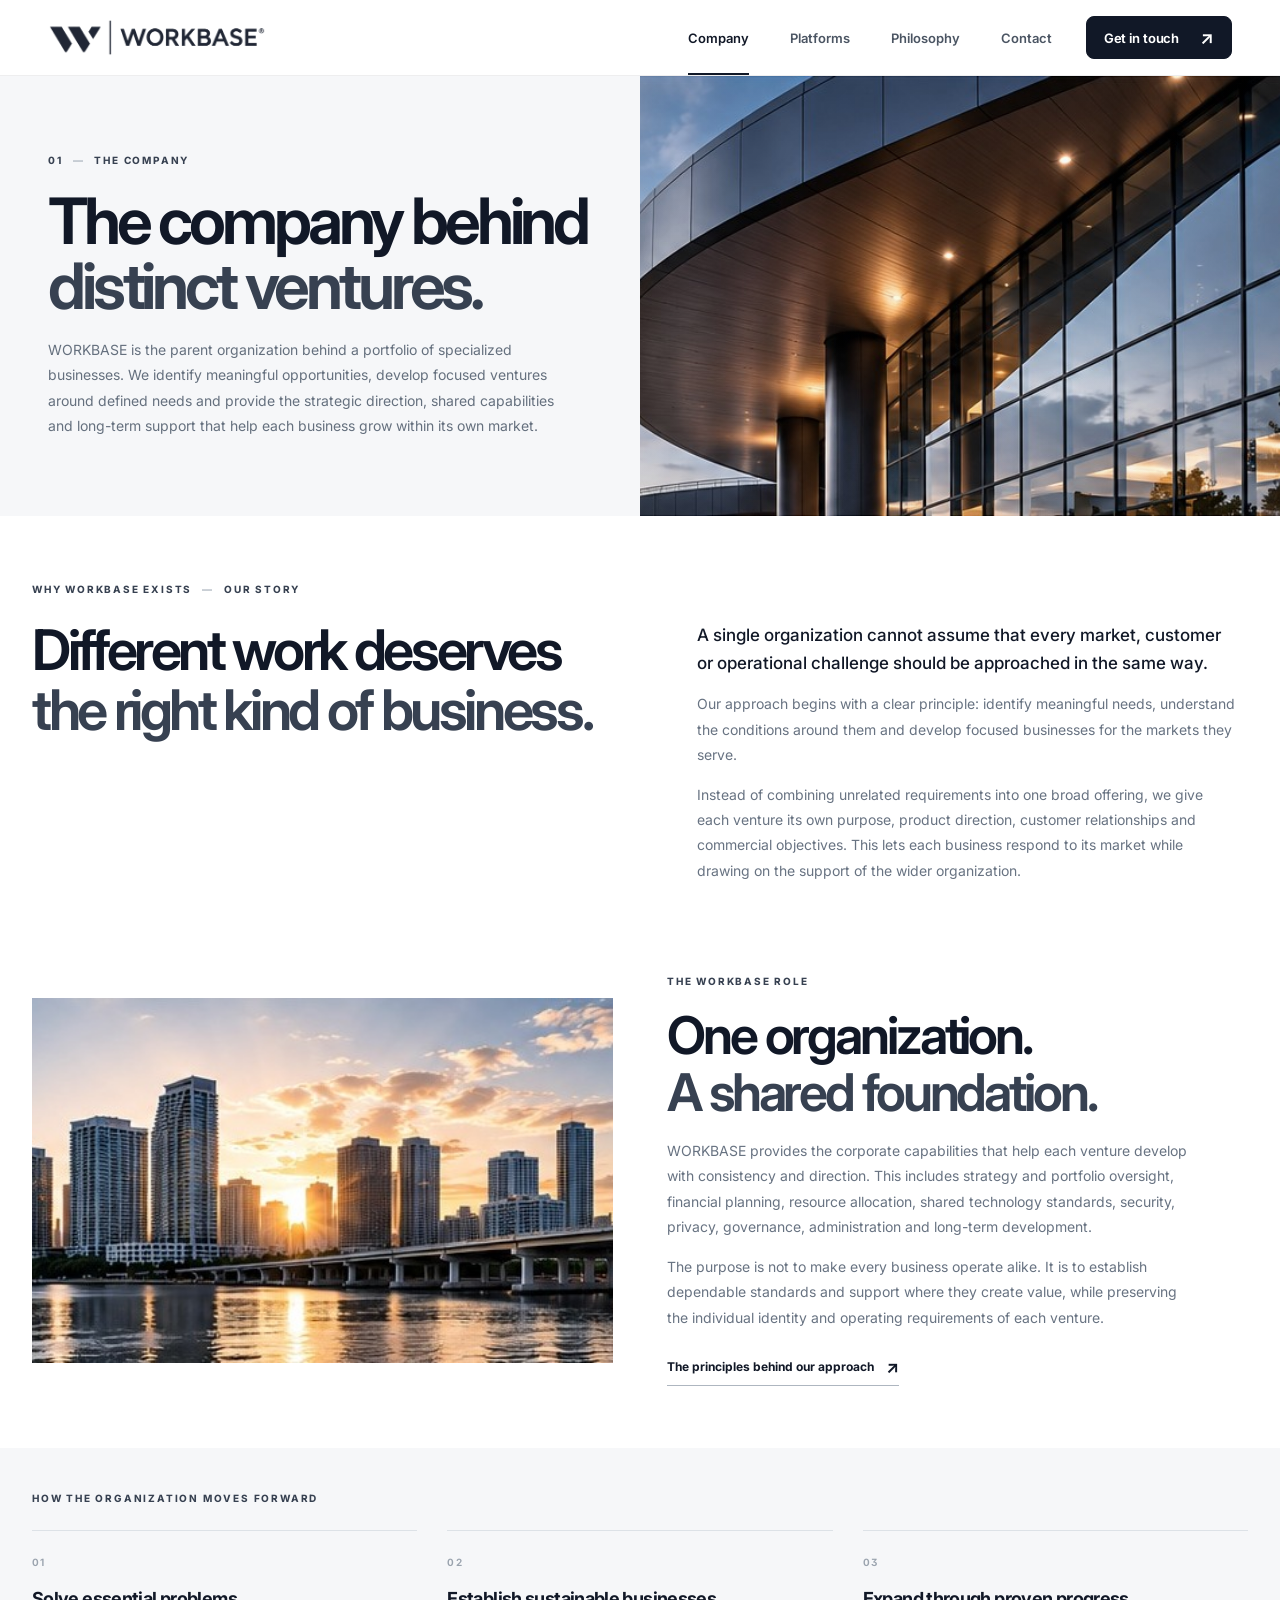
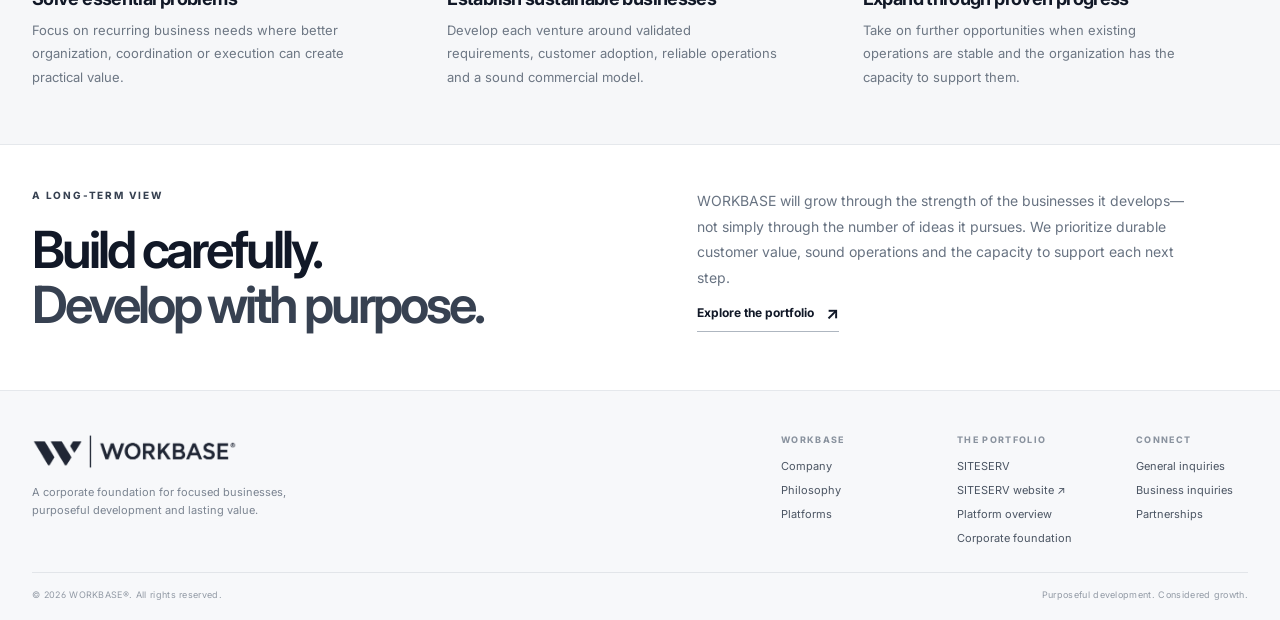
==== company.html @ 90caa57f "Add files via upload" ====
<!doctype html>
<html lang="en">
<head>
  <meta charset="utf-8">
  <meta name="viewport" content="width=device-width, initial-scale=1">
  <meta name="theme-color" content="#ffffff">
  <meta name="description" content="Learn about WORKBASE, the parent organization behind a portfolio of distinct, purpose-built businesses.">
  <title>Company — WORKBASE®</title>
  <link rel="icon" type="image/png" href="assets/workbase-app-icon.png">
  <link rel="preconnect" href="https://fonts.googleapis.com">
  <link rel="preconnect" href="https://fonts.gstatic.com" crossorigin>
  <link href="https://fonts.googleapis.com/css2?family=Inter:wght@400;500;600;650;700;750;800&display=swap" rel="stylesheet">
  <link rel="stylesheet" href="styles.css">
</head>
<body>
  <a class="skip-link" href="#main">Skip to content</a>
  <header class="site-header">
    <div class="nav-shell">
      <a class="brand" href="index.html" aria-label="WORKBASE home"><img src="assets/workbase-primary-logo.png" alt="WORKBASE"></a>
      <button class="menu-toggle" aria-label="Open navigation" aria-expanded="false" aria-controls="primary-nav"><span></span><span></span></button>
      <nav class="primary-nav" id="primary-nav" aria-label="Main navigation"><a href="company.html" aria-current="page">Company</a><a href="platforms.html">Platforms</a><a href="philosophy.html">Philosophy</a><a href="contact.html">Contact</a></nav>
      <a class="button button-dark nav-cta" href="contact.html">Get in touch <span class="arrow">↗</span></a>
    </div>
  </header>

  <main id="main">
    <section class="page-hero company-hero">
      <div class="page-hero-copy">
        <div class="section-kicker">01 <span>—</span> THE COMPANY</div>
        <h1>The company behind<br><em>distinct ventures.</em></h1>
        <p>WORKBASE is the parent organization behind a portfolio of specialized businesses. We identify meaningful opportunities, develop focused ventures around defined needs and provide the strategic direction, shared capabilities and long-term support that help each business grow within its own market.</p>
      </div>
      <div class="page-hero-image company-image" role="img" aria-label="Contemporary glass architecture viewed from below"></div>
    </section>

    <section class="company-story section-pad">
      <div class="section-kicker">WHY WORKBASE EXISTS <span>—</span> OUR STORY</div>
      <div class="company-story-grid">
        <h2>Different work deserves<br><em>the right kind of business.</em></h2>
        <div class="story-copy">
          <p class="lead">A single organization cannot assume that every market, customer or operational challenge should be approached in the same way.</p>
          <p>Our approach begins with a clear principle: identify meaningful needs, understand the conditions around them and develop focused businesses for the markets they serve.</p>
          <p>Instead of combining unrelated requirements into one broad offering, we give each venture its own purpose, product direction, customer relationships and commercial objectives. This lets each business respond to its market while drawing on the support of the wider organization.</p>
        </div>
      </div>
    </section>

    <section class="company-foundation section-pad" id="foundation">
      <div class="foundation-visual" role="img" aria-label="Architectural details of a modern commercial building"></div>
      <div class="foundation-copy">
        <div class="section-kicker">THE WORKBASE ROLE</div>
        <h2>One organization.<br><em>A shared foundation.</em></h2>
        <p>WORKBASE provides the corporate capabilities that help each venture develop with consistency and direction. This includes strategy and portfolio oversight, financial planning, resource allocation, shared technology standards, security, privacy, governance, administration and long-term development.</p>
        <p>The purpose is not to make every business operate alike. It is to establish dependable standards and support where they create value, while preserving the individual identity and operating requirements of each venture.</p>
        <a class="text-link" href="philosophy.html">The principles behind our approach <span>↗</span></a>
      </div>
    </section>

    <section class="company-priorities section-pad">
      <div class="section-kicker">HOW THE ORGANIZATION MOVES FORWARD</div>
      <div class="priority-grid">
        <article><span>01</span><h3>Solve essential problems</h3><p>Focus on recurring business needs where better organization, coordination or execution can create practical value.</p></article>
        <article><span>02</span><h3>Establish sustainable businesses</h3><p>Develop each venture around validated requirements, customer adoption, reliable operations and a sound commercial model.</p></article>
        <article><span>03</span><h3>Expand through proven progress</h3><p>Take on further opportunities when existing operations are stable and the organization has the capacity to support them.</p></article>
      </div>
    </section>

    <section class="company-close section-pad">
      <div><div class="section-kicker">A LONG-TERM VIEW</div><h2>Build carefully.<br><em>Develop with purpose.</em></h2></div>
      <div><p>WORKBASE will grow through the strength of the businesses it develops—not simply through the number of ideas it pursues. We prioritize durable customer value, sound operations and the capacity to support each next step.</p><a class="text-link" href="platforms.html">Explore the portfolio <span>↗</span></a></div>
    </section>
  </main>

  <footer class="site-footer">
    <div class="footer-main">
      <div class="footer-brand"><img src="assets/workbase-primary-logo.png" alt="WORKBASE"><p>A corporate foundation for focused businesses, purposeful development and lasting value.</p></div>
      <div class="footer-links">
        <div><span class="footer-heading">WORKBASE</span><a href="company.html">Company</a><a href="philosophy.html">Philosophy</a><a href="platforms.html">Platforms</a></div>
        <div><span class="footer-heading">THE PORTFOLIO</span><a href="platforms.html#siteserv">SITESERV</a><a class="external-siteserv-link" data-siteserv-website href="#" aria-disabled="true" hidden>SITESERV website ↗</a><a href="platforms.html">Platform overview</a><a href="company.html#foundation">Corporate foundation</a></div>
        <div><span class="footer-heading">CONNECT</span><a href="contact.html">General inquiries</a><a href="contact.html#inquiry-form">Business inquiries</a><a href="contact.html#inquiry-form">Partnerships</a></div>
      </div>
    </div>
    <div class="footer-bottom"><span>© <span id="year"></span> WORKBASE®. All rights reserved.</span><span>Purposeful development. Considered growth.</span></div>
  </footer>
  <script src="script.js"></script>
</body>
</html>
---- styles.css ----
:root {
  --charcoal: #111827;
  --slate: #374151;
  --muted: #687382;
  --stone: #9CA3AF;
  --line: #E5E8EC;
  --surface: #F6F7F9;
  --white: #FFFFFF;
  --max: 1320px;
}
* { box-sizing: border-box; }
html { scroll-behavior: smooth; scroll-padding-top: 92px; }
body {
  margin: 0; color: var(--charcoal); background: var(--white);
  font-family: Inter, ui-sans-serif, system-ui, -apple-system, BlinkMacSystemFont, "Segoe UI", sans-serif;
  font-feature-settings: "ss01" on; -webkit-font-smoothing: antialiased; text-rendering: optimizeLegibility;
}
a { color: inherit; text-decoration: none; }
img { display: block; max-width: 100%; }
button, input, select, textarea { font: inherit; }
.skip-link { position: absolute; left: -999px; top: 10px; z-index: 1000; padding: 12px 16px; color: #fff; background: var(--charcoal); border-radius: 6px; }
.skip-link:focus { left: 12px; }

/* Shared navigation */
.site-header { height: 76px; position: sticky; top: 0; z-index: 50; background: rgba(255,255,255,.96); border-bottom: 1px solid rgba(17,24,39,.07); backdrop-filter: blur(16px); }
.nav-shell { max-width: 1480px; height: 100%; margin: 0 auto; padding: 0 48px; display: flex; align-items: center; gap: 34px; }
.brand { width: 218px; flex: 0 0 auto; }
.brand img { width: 100%; height: auto; }
.primary-nav { display: flex; align-items: center; gap: clamp(22px, 3.2vw, 46px); margin-left: auto; }
.primary-nav a { color: #4B5563; font-size: 13px; font-weight: 600; transition: color .2s ease; }
.primary-nav a:hover, .primary-nav a[aria-current="page"] { color: var(--charcoal); }
.primary-nav a[aria-current="page"] { position: relative; }
.primary-nav a[aria-current="page"]::after { content: ""; position: absolute; left: 0; right: 0; bottom: -29px; height: 2px; background: var(--charcoal); }
.menu-toggle { display: none; }
.button { min-height: 47px; display: inline-flex; align-items: center; justify-content: center; gap: 21px; padding: 0 19px; border: 1px solid transparent; border-radius: 8px; font-size: 13px; font-weight: 650; letter-spacing: -.01em; transition: transform .2s ease, background .2s ease, border-color .2s ease; }
.button:hover { transform: translateY(-2px); }
.button-dark { color: #fff; background: var(--charcoal); border-color: var(--charcoal); }
.button-dark:hover { background: #283344; }
.button-outline { color: var(--charcoal); background: rgba(255,255,255,.58); border-color: #B8C0C9; }
.button-outline:hover { background: #fff; border-color: var(--charcoal); }
.arrow { font-size: 18px; line-height: 1; }
.nav-cta { min-height: 43px; padding: 0 17px; white-space: nowrap; }

/* Typography and common page elements */
.section-pad { padding-left: 32px; padding-right: 32px; }
.section-kicker, .eyebrow { display: flex; align-items: center; gap: 10px; color: var(--slate); font-size: 10px; line-height: 1.4; letter-spacing: .18em; font-weight: 750; }
.section-kicker span { color: #AEB6C0; }
.eyebrow-dot { width: 7px; height: 7px; border-radius: 50%; background: #9CA3AF; }
h1, h2, h3, p { overflow-wrap: break-word; }
.text-link { display: inline-flex; align-items: center; gap: 12px; margin-top: 13px; padding-bottom: 8px; border-bottom: 1px solid #AEB6C0; font-size: 12px; font-weight: 700; }
.text-link span { display: inline-block; font-size: 17px; transition: transform .25s ease; }
.text-link:hover span { transform: translate(3px,-3px); }
.lead { color: var(--charcoal) !important; font-size: 17px !important; line-height: 1.65 !important; font-weight: 500; }
.item-number { color: #9AA3AE; font-size: 10px; letter-spacing: .14em; font-weight: 650; }

/* Homepage */
.hero { max-width: 1600px; margin: 0 auto; min-height: 535px; display: grid; grid-template-columns: minmax(430px,.92fr) minmax(460px,1.08fr); overflow: hidden; background: var(--surface); }
.hero-copy { z-index: 1; display: flex; flex-direction: column; align-items: flex-start; justify-content: center; padding: 64px 40px 64px max(48px,calc((100vw - var(--max))/2)); background: linear-gradient(90deg,#F7F8FA 0%,#F7F8FA 79%,rgba(247,248,250,.92) 100%); }
.hero h1 { max-width: 640px; margin: 22px 0 20px; font-size: clamp(46px,5.1vw,70px); line-height: .99; letter-spacing: -.065em; font-weight: 650; }
.hero h1 em, .home-intro h2 em, .home-foundation h2 em, .home-closing h2 em,
.page-hero h1 em, .company-story h2 em, .foundation-copy h2 em, .company-close h2 em,
.portfolio-intro h2 em, .portfolio-feature h2 em, .portfolio-close h2 em,
.philosophy-intro h2 em, .standard-copy h2 em, .philosophy-close h2 em,
.contact-page h1 em, .contact-form-intro h2 em { color: var(--slate); font-style: normal; }
.hero-description { max-width: 490px; margin: 0; color: #566170; font-size: 15px; line-height: 1.78; }
.hero-actions { display: flex; flex-wrap: wrap; gap: 10px; margin-top: 28px; }
.hero-visual { min-height: 535px; position: relative; background: url("assets/workbase-hero-building.jpg") center/cover no-repeat; }
.hero-visual::before { content: ""; position: absolute; inset: 0; background: linear-gradient(90deg,rgba(247,248,250,.12),transparent 24%),linear-gradient(0deg,rgba(17,24,39,.16),transparent 48%); }
.visual-caption { position: absolute; right: 30px; bottom: 26px; display: flex; align-items: center; gap: 11px; color: rgba(255,255,255,.9); font-size: 9px; letter-spacing: .18em; font-weight: 750; text-shadow: 0 1px 8px rgba(0,0,0,.25); }
.caption-divider { width: 22px; height: 1px; background: rgba(255,255,255,.8); }
.home-intro, .company-story, .portfolio-intro, .philosophy-intro { max-width: var(--max); margin: 0 auto; padding-top: 66px; padding-bottom: 67px; }
.home-intro-grid, .company-story-grid, .portfolio-intro-grid, .philosophy-intro-grid { display: grid; grid-template-columns: 1.05fr .95fr; gap: 56px; align-items: start; margin-top: 25px; }
.home-intro h2, .company-story h2, .portfolio-intro h2, .philosophy-intro h2 { margin: 0; font-size: clamp(38px,4.4vw,56px); line-height: 1.07; letter-spacing: -.06em; font-weight: 630; }
.home-intro-copy, .story-copy { max-width: 540px; }
.home-intro-copy p, .story-copy p, .portfolio-intro-grid p, .philosophy-intro-grid p { margin: 0 0 14px; color: var(--muted); font-size: 14px; line-height: 1.82; }
.home-foundation { max-width: 1450px; margin: 0 auto; display: grid; grid-template-columns: 1fr 1fr; align-items: stretch; background: var(--surface); }
.home-foundation-image { min-height: 365px; background: url("assets/homepage-corporate-context.jpg") center/cover no-repeat; }
.home-foundation-copy { display: flex; flex-direction: column; align-items: flex-start; justify-content: center; padding: 55px clamp(32px,6vw,84px); }
.home-foundation h2, .home-closing h2, .company-close h2, .portfolio-close h2, .philosophy-close h2 { margin: 20px 0 15px; font-size: clamp(36px,4vw,52px); line-height: 1.08; letter-spacing: -.06em; font-weight: 630; }
.home-foundation-copy p, .home-closing p, .company-close p, .portfolio-close p, .philosophy-close p { max-width: 500px; margin: 0; color: var(--muted); font-size: 14px; line-height: 1.82; }
.home-direction { max-width: var(--max); margin: 0 auto; padding-top: 62px; padding-bottom: 66px; }
.home-direction-grid, .capability-grid, .method-grid { display: grid; grid-template-columns: repeat(3,1fr); gap: 30px; margin-top: 27px; border-top: 1px solid var(--line); }
.home-direction-grid > div, .capability-grid article, .method-grid > div { padding: 23px 24px 0 0; }
.home-direction-grid > div + div, .capability-grid article + article, .method-grid > div + div { padding-left: 26px; border-left: 1px solid var(--line); }
.home-direction h3, .capability-grid h3, .method-grid h3 { margin: 17px 0 9px; font-size: 18px; line-height: 1.25; letter-spacing: -.035em; }
.home-direction p, .capability-grid p, .method-grid p { max-width: 340px; margin: 0; color: #707A87; font-size: 13px; line-height: 1.78; }
.home-closing, .company-close, .portfolio-close { max-width: var(--max); margin: 0 auto; padding-top: 43px; padding-bottom: 58px; display: grid; grid-template-columns: 1.05fr .95fr; gap: 55px; align-items: center; border-top: 1px solid var(--line); }
.home-closing h2, .company-close h2, .portfolio-close h2 { margin-bottom: 0; }
.home-closing > div:last-child .button { margin-top: 20px; }

/* Shared inner-page hero */
.page-hero { min-height: 440px; display: grid; grid-template-columns: 1fr 1fr; background: var(--surface); }
.page-hero-copy { display: flex; flex-direction: column; align-items: flex-start; justify-content: center; padding: 60px max(34px,calc((100vw - var(--max))/2)) 60px max(48px,calc((100vw - var(--max))/2)); }
.page-hero h1, .contact-page h1 { margin: 22px 0 18px; max-width: 650px; font-size: clamp(44px,5vw,66px); line-height: 1.01; letter-spacing: -.065em; font-weight: 650; }
.page-hero-copy > p { max-width: 510px; margin: 0; color: #65707E; font-size: 14px; line-height: 1.82; }
.page-hero-image { min-height: 440px; background-size: cover; background-position: center; }
.company-image { background-image: linear-gradient(110deg,rgba(17,24,39,.02),rgba(17,24,39,.02)),url("assets/company-building.jpg"); background-position: center; }
.platforms-image { background-image: linear-gradient(120deg,rgba(17,24,39,.03),rgba(17,24,39,.08)),url("assets/platforms-site-project.jpg"); background-position: center; }
.philosophy-image { background-image: linear-gradient(120deg,rgba(17,24,39,.06),rgba(17,24,39,.02)),url("assets/philosophy-interior.jpg"); background-position: center; }

/* Company page */
.company-foundation { max-width: var(--max); margin: 0 auto; padding-top: 10px; padding-bottom: 62px; display: grid; grid-template-columns: 1fr 1fr; gap: 54px; align-items: center; }
.foundation-visual { min-height: 365px; background: url("assets/company-city.jpg") center/cover no-repeat; }
.foundation-copy h2, .standard-copy h2 { margin: 20px 0 17px; font-size: clamp(36px,4.1vw,52px); line-height: 1.08; letter-spacing: -.06em; font-weight: 630; }
.foundation-copy p, .standard-copy p { max-width: 530px; color: var(--muted); font-size: 14px; line-height: 1.82; }
.company-priorities { max-width: var(--max); margin: 0 auto; padding-top: 43px; padding-bottom: 55px; background: var(--surface); }
.priority-grid { display: grid; grid-template-columns: repeat(3,1fr); gap: 30px; margin-top: 25px; }
.priority-grid article { border-top: 1px solid #DDE2E7; padding: 19px 20px 0 0; }
.priority-grid span, .philosophy-principles span, .capability-grid span { color: #9AA3AE; font-size: 10px; letter-spacing: .14em; font-weight: 650; }
.priority-grid h3 { margin: 17px 0 9px; font-size: 18px; line-height: 1.3; letter-spacing: -.035em; }
.priority-grid p { max-width: 330px; margin: 0; color: #6D7784; font-size: 13px; line-height: 1.78; }

/* Platforms page — only the currently introduced platform is public */
.portfolio-intro { padding-top: 56px; padding-bottom: 42px; }
.portfolio-intro-grid { grid-template-columns: 1fr 1fr; }
.portfolio-feature { max-width: var(--max); margin: 0 auto; padding-top: 8px; padding-bottom: 54px; display: grid; grid-template-columns: 1fr 1fr; gap: 52px; align-items: center; }
.portfolio-feature-image { min-height: 390px; background: url("assets/siteserv-construction.jpg") center/cover no-repeat; }
.portfolio-feature-copy { padding: 8px 0; }
.product-topline { color: #7B8592; font-size: 9px; letter-spacing: .17em; font-weight: 750; line-height: 1.6; }
.portfolio-feature h2 { margin: 17px 0 11px; font-size: clamp(34px,3.4vw,44px); letter-spacing: -.06em; line-height: 1; font-weight: 760; }
.portfolio-feature h2 sup { font-size: 10px; vertical-align: top; margin-left: 3px; }
.portfolio-feature h3 { margin: 0 0 15px; font-size: 21px; line-height: 1.3; letter-spacing: -.035em; font-weight: 620; }
.portfolio-feature p { max-width: 540px; margin: 0 0 13px; color: #687382; font-size: 13px; line-height: 1.78; }
.portfolio-feature .button { margin-top: 8px; }
.siteserv-capabilities { max-width: var(--max); margin: 0 auto; padding-top: 35px; padding-bottom: 50px; background: var(--surface); }
.capability-grid { margin-top: 22px; }
.capability-grid h3 { margin-top: 13px; }
.development-note { max-width: 950px; margin: 24px 0 0; color: #7C8693; font-size: 11px; line-height: 1.65; }
.portfolio-close { padding-top: 40px; padding-bottom: 52px; }

/* Philosophy page */
.philosophy-intro { padding-top: 60px; padding-bottom: 53px; }
.philosophy-principles { max-width: var(--max); margin: 0 auto; padding-top: 42px; padding-bottom: 51px; border-top: 1px solid var(--line); }
.philosophy-principles-grid { display: grid; grid-template-columns: repeat(3,1fr); gap: 30px; margin-top: 24px; }
.philosophy-principles article { padding: 0 22px 0 0; }
.philosophy-principles article + article { border-left: 1px solid var(--line); padding-left: 26px; }
.philosophy-principles h2 { margin: 16px 0 9px; font-size: 19px; letter-spacing: -.035em; line-height: 1.3; }
.philosophy-principles p { margin: 0; max-width: 350px; color: #6D7784; font-size: 13px; line-height: 1.75; }
.philosophy-principles .principle-detail { margin-top: 13px; color: #7A8491; }
.philosophy-standard { max-width: var(--max); margin: 0 auto; padding-top: 8px; padding-bottom: 59px; display: grid; grid-template-columns: 1fr 1fr; gap: 54px; align-items: center; }
.standard-visual { min-height: 350px; background: url("assets/philosophy-bridge.jpg") center/cover no-repeat; }
.standard-copy p { margin: 0 0 13px; }
.philosophy-method { max-width: var(--max); margin: 0 auto; padding-top: 38px; padding-bottom: 53px; border-top: 1px solid var(--line); }
.method-grid { margin-top: 22px; }
.method-grid h3 { margin-top: 13px; }
.philosophy-close { max-width: var(--max); margin: 0 auto; padding-top: 37px; padding-bottom: 57px; display: flex; align-items: center; justify-content: space-between; gap: 35px; border-top: 1px solid var(--line); }
.philosophy-close h2 { margin-top: 18px; margin-bottom: 8px; }

/* Contact page */
.contact-page { max-width: var(--max); margin: 0 auto; padding-top: 58px; padding-bottom: 55px; display: grid; grid-template-columns: 1fr 1fr; gap: 54px; align-items: stretch; }
.contact-page-copy { display: flex; flex-direction: column; align-items: flex-start; justify-content: center; }
.contact-page h1 { margin-top: 22px; margin-bottom: 17px; }
.contact-page-copy > p { max-width: 470px; margin: 0; color: #687382; font-size: 14px; line-height: 1.82; }
.contact-assurance { margin-top: 23px; padding-top: 17px; border-top: 1px solid var(--line); width: min(100%,400px); }
.contact-assurance span { font-size: 10px; font-weight: 750; letter-spacing: .15em; }
.contact-assurance p { margin: 7px 0 0; color: #7B8491; font-size: 12px; }
.contact-page-image { min-height: 370px; background: url("assets/contact-lobby.jpg") center/cover no-repeat; }
.contact-form-section { max-width: var(--max); margin: 0 auto; padding-top: 48px; padding-bottom: 65px; border-top: 1px solid var(--line); display: grid; grid-template-columns: .78fr 1.22fr; gap: 60px; }
.contact-form-intro h2 { margin: 20px 0 14px; font-size: clamp(34px,3.8vw,48px); line-height: 1.08; letter-spacing: -.06em; font-weight: 630; }
.contact-form-intro > p { max-width: 350px; color: #687382; font-size: 13px; line-height: 1.8; }
.contact-form-note { max-width: 350px; display: grid; grid-template-columns: 28px 1fr; gap: 12px; margin-top: 29px; padding-top: 16px; border-top: 1px solid var(--line); }
.contact-form-note span { color: #9AA3AE; font-size: 10px; letter-spacing: .12em; }
.contact-form-note p { margin: 0; color: #78828F; font-size: 11px; line-height: 1.7; }
.contact-form { display: flex; flex-direction: column; gap: 17px; }
.contact-form label { display: flex; flex-direction: column; gap: 8px; color: #343D49; font-size: 12px; font-weight: 650; }
.contact-form input, .contact-form select, .contact-form textarea { width: 100%; border: 1px solid #D8DDE3; border-radius: 6px; padding: 12px 13px; background: #fff; color: var(--charcoal); font: 400 14px Inter, sans-serif; outline: none; transition: border-color .2s,box-shadow .2s; }
.contact-form input:focus, .contact-form select:focus, .contact-form textarea:focus { border-color: #667486; box-shadow: 0 0 0 3px rgba(102,116,134,.12); }
.contact-form textarea { min-height: 130px; resize: vertical; }
.contact-form .form-row { display: grid; grid-template-columns: 1fr 1fr; gap: 16px; }
.contact-form .button { align-self: flex-start; cursor: pointer; }
.optional { color: #929BA6; font-weight: 400; }
.form-privacy { margin: -4px 0 0; color: #929BA6; font-size: 10px; line-height: 1.6; }
.hidden-field { display: none; }

/* Shared footer */
.site-footer { background: #F7F8FA; border-top: 1px solid var(--line); padding: 43px 32px 20px; }
.footer-main, .footer-bottom { max-width: var(--max); margin: 0 auto; }
.footer-main { display: flex; justify-content: space-between; align-items: flex-start; gap: 55px; padding-bottom: 27px; }
.footer-brand { max-width: 275px; }
.footer-brand img { width: 205px; }
.footer-brand p { max-width: 255px; margin: 14px 0 0; color: #7B8491; font-size: 11px; line-height: 1.7; }
.footer-links { display: flex; flex-wrap: wrap; gap: clamp(34px,5vw,72px); }
.footer-links > div { min-width: 112px; display: flex; flex-direction: column; gap: 10px; }
.footer-heading { margin-bottom: 4px; color: #8A939F; font-size: 9px; font-weight: 750; letter-spacing: .15em; }
.footer-links a { color: #4B5563; font-size: 11px; }
.footer-links a:hover { color: var(--charcoal); }
.footer-bottom { display: flex; justify-content: space-between; gap: 20px; padding-top: 16px; border-top: 1px solid #E2E5E9; color: #929AA5; font-size: 9px; letter-spacing: .035em; }

/* Subtle transitions */
html { scroll-padding-top: 90px; }
body::before { content: ""; position: fixed; z-index: 100; top: 0; left: 0; width: 100%; height: 2px; background: var(--charcoal); transform: scaleX(var(--scroll-progress,0)); transform-origin: left; pointer-events: none; opacity: .75; }
.reveal { opacity: 0; transform: translateY(18px); transition: opacity .65s cubic-bezier(.2,.7,.2,1),transform .65s cubic-bezier(.2,.7,.2,1); }
.reveal.is-visible { opacity: 1; transform: translateY(0); }
.reveal[data-delay="1"] { transition-delay: .08s; }
.reveal[data-delay="2"] { transition-delay: .16s; }
.reveal[data-delay="3"] { transition-delay: .24s; }
.button .arrow { display: inline-block; transition: transform .25s ease; }
.button:hover .arrow { transform: translate(3px,-3px); }

@media (max-width: 980px) {
  .nav-shell { padding: 0 28px; gap: 20px; }
  .brand { width: 190px; }
  .primary-nav { gap: 20px; }
  .hero { grid-template-columns: 1fr 1fr; min-height: 485px; }
  .hero-copy { padding-left: 30px; padding-right: 22px; }
  .hero-visual { min-height: 485px; }
  .hero h1 { font-size: clamp(42px,5vw,58px); }
  .page-hero { min-height: 420px; }
  .page-hero-image { min-height: 420px; }
  .page-hero-copy { padding-left: 30px; padding-right: 24px; }
  .page-hero h1, .contact-page h1 { font-size: clamp(42px,5vw,56px); }
  .home-intro-grid, .company-story-grid, .portfolio-intro-grid, .philosophy-intro-grid { gap: 35px; }
  .company-foundation, .portfolio-feature, .philosophy-standard { gap: 35px; }
  .contact-form-section { gap: 38px; }
  .footer-links { gap: 30px; }
}

@media (max-width: 740px) {
  .site-header { height: 70px; }
  .nav-shell { padding: 0 18px; }
  .brand { width: 170px; }
  .nav-cta { display: none; }
  .menu-toggle { width: 42px; height: 42px; display: flex; flex-direction: column; justify-content: center; gap: 6px; border: 1px solid var(--line); border-radius: 7px; background: #fff; cursor: pointer; }
  .menu-toggle span { width: 17px; height: 1.5px; margin: 0 auto; background: var(--charcoal); }
  .primary-nav { display: none; position: absolute; top: 69px; left: 0; right: 0; padding: 18px 22px 22px; background: #fff; border-bottom: 1px solid var(--line); box-shadow: 0 16px 25px rgba(17,24,39,.06); flex-direction: column; align-items: flex-start; gap: 18px; }
  .primary-nav.is-open { display: flex; }
  .primary-nav a { font-size: 14px; }
  .primary-nav a[aria-current="page"]::after { display: none; }
  .section-pad { padding-left: 22px; padding-right: 22px; }
  .hero { display: flex; flex-direction: column; min-height: 0; }
  .hero-copy { padding: 55px 22px 40px; }
  .hero h1 { margin-top: 20px; font-size: clamp(42px,10vw,58px); }
  .hero-description { font-size: 14px; }
  .hero-actions { gap: 8px; margin-top: 24px; }
  .hero-actions .button { min-height: 44px; padding: 0 14px; gap: 12px; }
  .hero-visual { min-height: 270px; background-position: center; }
  .home-intro, .company-story, .portfolio-intro, .philosophy-intro { padding-top: 48px; padding-bottom: 48px; }
  .home-intro-grid, .company-story-grid, .portfolio-intro-grid, .philosophy-intro-grid { grid-template-columns: 1fr; gap: 21px; margin-top: 21px; }
  .home-intro h2, .company-story h2, .portfolio-intro h2, .philosophy-intro h2 { font-size: 41px; }
  .home-foundation { grid-template-columns: 1fr; }
  .home-foundation-image { min-height: 235px; }
  .home-foundation-copy { padding: 37px 22px 42px; }
  .home-foundation h2, .home-closing h2, .company-close h2, .portfolio-close h2, .philosophy-close h2 { font-size: 39px; }
  .home-direction { padding-top: 45px; padding-bottom: 47px; }
  .home-direction-grid, .capability-grid, .method-grid { grid-template-columns: 1fr; gap: 0; margin-top: 18px; }
  .home-direction-grid > div, .capability-grid article, .method-grid > div { padding: 18px 0 19px; }
  .home-direction-grid > div + div, .capability-grid article + article, .method-grid > div + div { padding-left: 0; border-left: 0; border-top: 1px solid var(--line); }
  .home-closing, .company-close, .portfolio-close { grid-template-columns: 1fr; gap: 18px; padding-top: 30px; padding-bottom: 42px; }
  .page-hero { display: flex; flex-direction: column; min-height: 0; }
  .page-hero-copy { padding: 53px 22px 38px; }
  .page-hero h1, .contact-page h1 { font-size: clamp(42px,10vw,56px); }
  .page-hero-copy > p { font-size: 14px; }
  .page-hero-image { min-height: 250px; }
  .company-foundation, .portfolio-feature, .philosophy-standard { grid-template-columns: 1fr; gap: 25px; padding-top: 0; padding-bottom: 43px; }
  .foundation-visual, .standard-visual { min-height: 240px; }
  .foundation-copy h2, .standard-copy h2 { font-size: 39px; }
  .company-priorities { padding-top: 36px; padding-bottom: 42px; }
  .priority-grid, .philosophy-principles-grid { grid-template-columns: 1fr; gap: 0; margin-top: 18px; }
  .priority-grid article { padding: 17px 0 19px; }
  .priority-grid h3 { margin-top: 12px; }
  .portfolio-intro { padding-bottom: 32px; }
  .portfolio-feature { padding-bottom: 39px; }
  .portfolio-feature-image { min-height: 245px; }
  .portfolio-feature-copy { padding: 0; }
  .portfolio-feature h2 { font-size: 38px; }
  .siteserv-capabilities { padding-top: 33px; padding-bottom: 39px; }
  .capability-grid { border-top: 0; }
  .capability-grid article { border-top: 1px solid var(--line); }
  .philosophy-principles { padding-top: 34px; padding-bottom: 38px; }
  .philosophy-principles article { padding: 17px 0 20px; }
  .philosophy-principles article + article { border-left: 0; border-top: 1px solid var(--line); padding-left: 0; }
  .philosophy-principles h2 { margin-top: 12px; }
  .philosophy-standard { padding-bottom: 43px; }
  .philosophy-method { padding-top: 32px; padding-bottom: 38px; }
  .method-grid { border-top: 0; }
  .philosophy-close { padding-top: 28px; padding-bottom: 42px; display: block; }
  .contact-page { grid-template-columns: 1fr; gap: 25px; padding: 48px 22px 41px; }
  .contact-page-image { min-height: 245px; }
  .contact-form-section { grid-template-columns: 1fr; gap: 24px; padding: 39px 22px 48px; }
  .contact-form-intro h2 { font-size: 39px; }
  .contact-form-note { margin-top: 20px; }
  .contact-form .form-row { grid-template-columns: 1fr; gap: 15px; }
  .site-footer { padding: 35px 22px 18px; }
  .footer-main { flex-direction: column; gap: 30px; }
  .footer-links { width: 100%; display: grid; grid-template-columns: repeat(2,minmax(0,1fr)); gap: 25px 20px; }
  .footer-bottom { flex-direction: column; gap: 8px; }
}

@media (prefers-reduced-motion: reduce) {
  html { scroll-behavior: auto; }
  *, *::before, *::after { transition-duration: .01ms !important; animation-duration: .01ms !important; animation-iteration-count: 1 !important; }
  body::before { display: none; }
}

/* SITESERV external link remains visibly reserved until its published URL is configured. */
.external-siteserv-link[aria-disabled="true"] { opacity: .58; cursor: not-allowed; }
.platform-cta-row { display: flex; flex-wrap: wrap; align-items: center; gap: 12px; margin-top: 12px; }
.platform-cta-row .button { margin-top: 8px; }
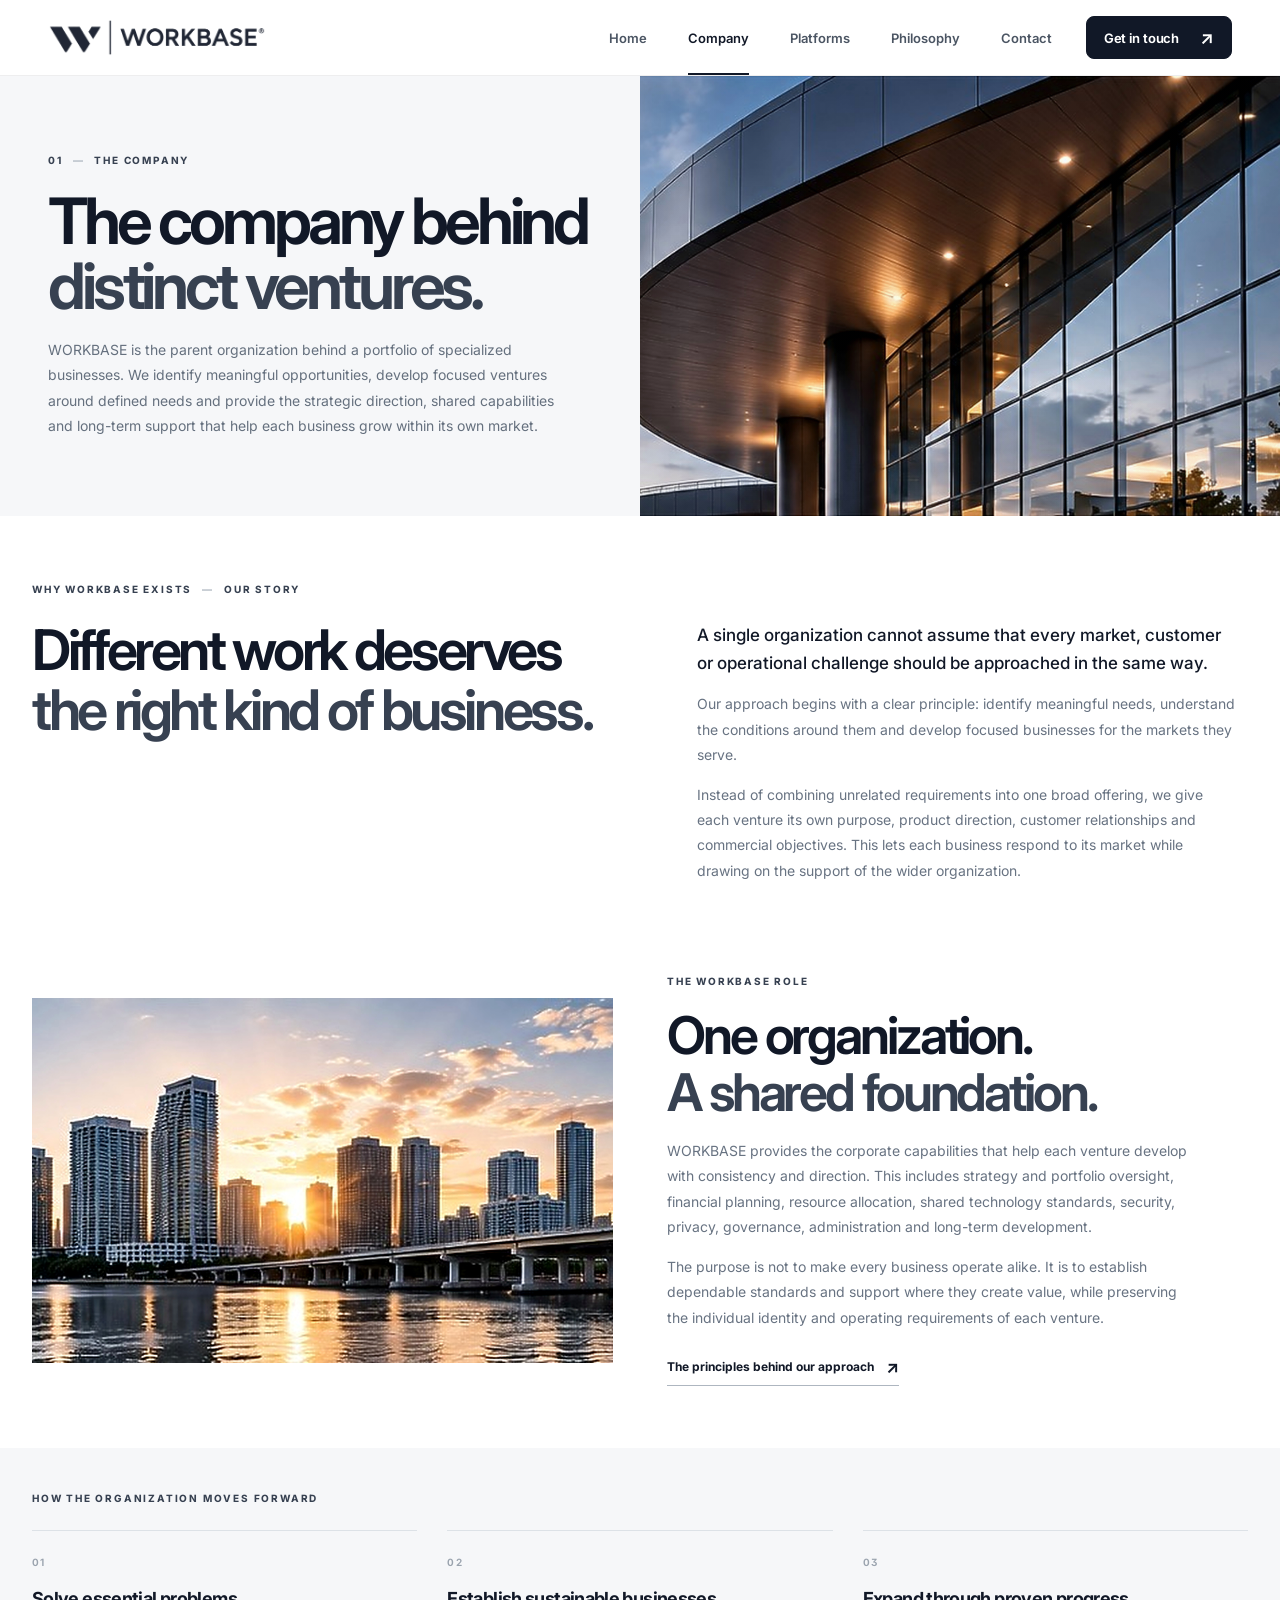
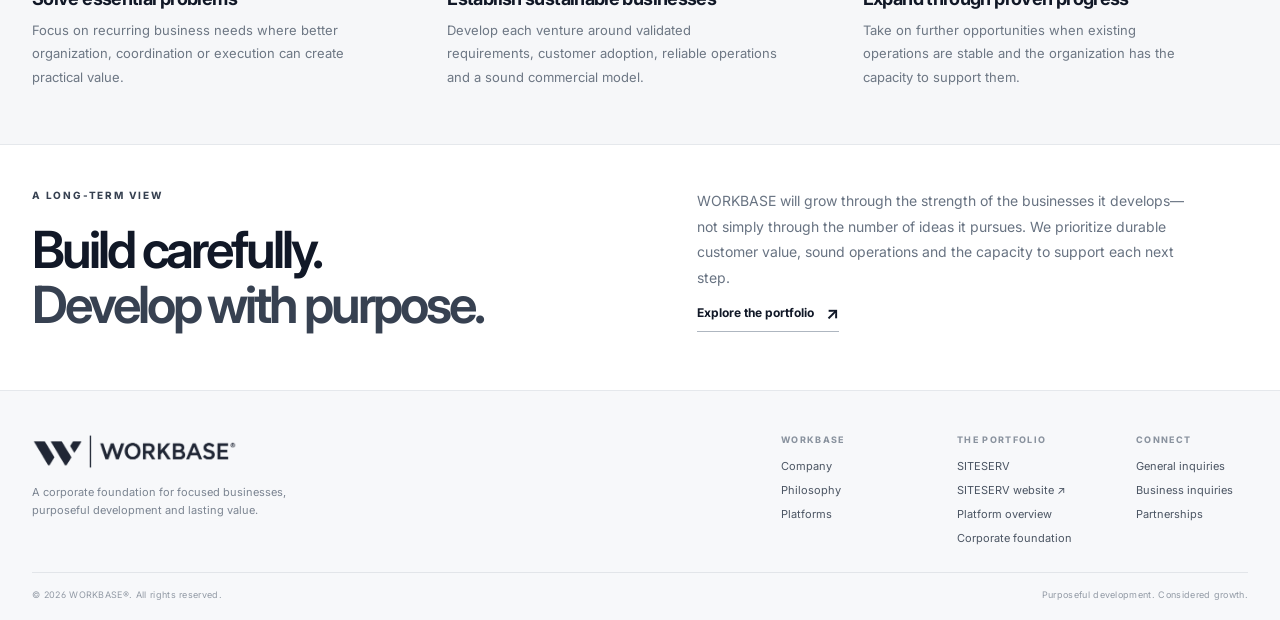
==== commit 3edb0781: "Updated Site!" ====
--- a/company.html
+++ b/company.html
@@ -18,7 +18,7 @@
     <div class="nav-shell">
       <a class="brand" href="index.html" aria-label="WORKBASE home"><img src="assets/workbase-primary-logo.png" alt="WORKBASE"></a>
       <button class="menu-toggle" aria-label="Open navigation" aria-expanded="false" aria-controls="primary-nav"><span></span><span></span></button>
-      <nav class="primary-nav" id="primary-nav" aria-label="Main navigation"><a href="company.html" aria-current="page">Company</a><a href="platforms.html">Platforms</a><a href="philosophy.html">Philosophy</a><a href="contact.html">Contact</a></nav>
+      <nav class="primary-nav" id="primary-nav" aria-label="Main navigation"><a href="index.html">Home</a><a href="company.html" aria-current="page">Company</a><a href="platforms.html">Platforms</a><a href="philosophy.html">Philosophy</a><a href="contact.html">Contact</a></nav>
       <a class="button button-dark nav-cta" href="contact.html">Get in touch <span class="arrow">↗</span></a>
     </div>
   </header>
